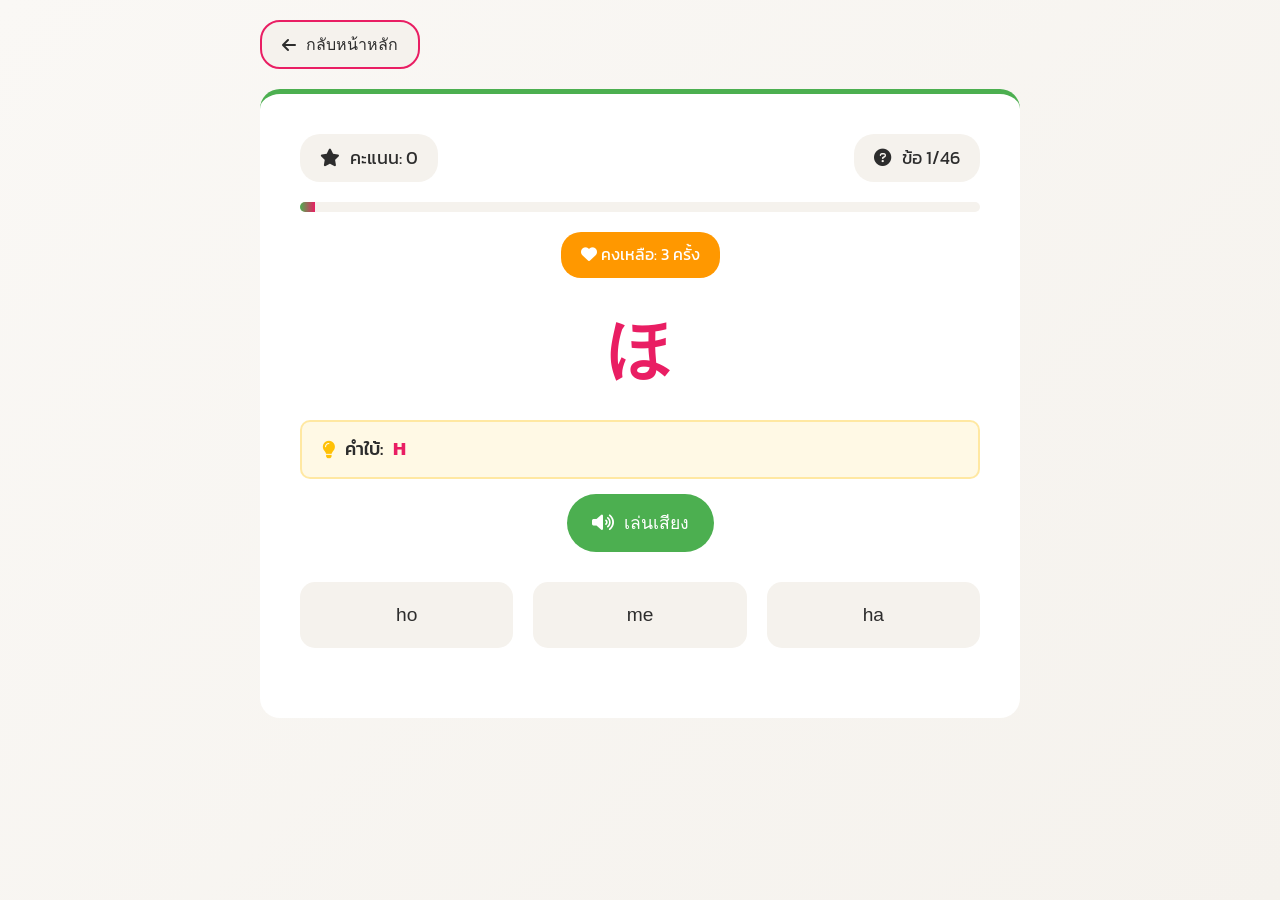
==== jp/level1.html @ f5c3fc34 "Add files via upload" ====
<!DOCTYPE html>
<html lang="th">
<head>
    <meta charset="UTF-8">
    <meta name="viewport" content="width=device-width, initial-scale=1.0">
    <title>Level 1 - Multiple Choice (3 Options) | Japanese Learning</title>
    <link rel="stylesheet" href="styles.css">
    <link rel="stylesheet" href="dark-theme.css">
    <link href="https://fonts.googleapis.com/css2?family=Kanit:wght@300;400;500;700&display=swap" rel="stylesheet">
    <link href="https://cdnjs.cloudflare.com/ajax/libs/font-awesome/6.0.0/css/all.min.css" rel="stylesheet">
    <style>
        .level-1-container {
            max-width: 800px;
            margin: 0 auto;
            padding: 20px;
        }
        
        .quiz-container {
            background: var(--bg-card);
            border-radius: 20px;
            padding: 40px;
            text-align: center;
            border-top: 5px solid var(--level-1);
        }
        
        .character-display {
            font-size: 4rem;
            font-weight: bold;
            color: var(--primary-pink);
            margin-bottom: 20px;
            animation: fadeIn 0.5s ease;
        }
        
        .sound-hint {
            background: var(--level-1);
            color: white;
            border: none;
            padding: 15px 25px;
            border-radius: 30px;
            font-size: 1.1rem;
            cursor: pointer;
            margin-bottom: 30px;
            transition: all 0.3s ease;
            display: inline-flex;
            align-items: center;
            gap: 10px;
        }
        
        .sound-hint:hover {
            transform: scale(1.05);
            box-shadow: 0 5px 15px rgba(76, 175, 80, 0.3);
        }
        
        .sound-hint:active {
            transform: scale(0.95);
        }
        
        .hint-line {
            background: rgba(255, 193, 7, 0.1);
            border: 2px solid rgba(255, 193, 7, 0.3);
            border-radius: 10px;
            padding: 12px 20px;
            margin: 15px 0;
            font-size: 1.1rem;
            font-weight: 500;
            color: var(--text-primary);
            display: flex;
            align-items: center;
            gap: 10px;
            animation: fadeIn 0.5s ease;
        }
        
        .hint-line i {
            color: #ffc107;
        }
        
        #hintText {
            font-weight: 700;
            color: var(--primary-pink);
            font-size: 1.2rem;
        }
        
        .options-container {
            display: grid;
            grid-template-columns: repeat(auto-fit, minmax(200px, 1fr));
            gap: 20px;
            margin-bottom: 30px;
        }
        
        .option-btn {
            background: var(--bg-secondary);
            color: var(--text-primary);
            border: 2px solid transparent;
            padding: 20px;
            border-radius: 15px;
            font-size: 1.2rem;
            font-weight: 500;
            cursor: pointer;
            transition: all 0.3s ease;
            position: relative;
            overflow: hidden;
        }
        
        .option-btn:hover {
            border-color: var(--level-1);
            transform: translateY(-3px);
            box-shadow: 0 5px 15px rgba(76, 175, 80, 0.2);
        }
        
        .option-btn.correct {
            background: var(--level-1);
            color: white;
            border-color: var(--level-1);
            animation: correctPulse 0.6s ease;
        }
        
        .option-btn.incorrect {
            background: var(--error);
            color: white;
            border-color: var(--error);
            animation: shake 0.5s ease;
        }
        
        .option-btn:disabled {
            cursor: not-allowed;
            opacity: 0.7;
        }
        
        @keyframes correctPulse {
            0%, 100% { transform: scale(1); }
            50% { transform: scale(1.05); }
        }
        
        @keyframes shake {
            0%, 100% { transform: translateX(0); }
            25% { transform: translateX(-10px); }
            75% { transform: translateX(10px); }
        }
        
        .progress-bar {
            background: var(--bg-secondary);
            height: 10px;
            border-radius: 5px;
            overflow: hidden;
            margin-bottom: 20px;
        }
        
        .progress-fill {
            background: linear-gradient(90deg, var(--level-1), var(--primary-pink));
            height: 100%;
            transition: width 0.5s ease;
        }
        
        .score-display {
            display: flex;
            justify-content: space-between;
            margin-bottom: 20px;
            font-size: 1.1rem;
        }
        
        .score-item {
            background: var(--bg-secondary);
            padding: 10px 20px;
            border-radius: 20px;
            display: flex;
            align-items: center;
            gap: 10px;
        }
        
        .attempts-display {
            background: var(--warning);
            color: white;
            padding: 10px 20px;
            border-radius: 20px;
            margin-bottom: 20px;
            display: inline-block;
        }
        
        .feedback-message {
            margin: 20px 0;
            padding: 15px;
            border-radius: 10px;
            font-weight: 500;
            animation: fadeIn 0.5s ease;
        }
        
        .feedback-message.correct {
            background: rgba(76, 175, 80, 0.2);
            color: var(--level-1);
            border: 2px solid var(--level-1);
        }
        
        .feedback-message.incorrect {
            background: rgba(244, 67, 54, 0.2);
            color: var(--error);
            border: 2px solid var(--error);
        }
        
        .next-btn {
            background: linear-gradient(45deg, var(--primary-pink), var(--accent-pink));
            color: white;
            border: none;
            padding: 15px 30px;
            border-radius: 30px;
            font-size: 1.1rem;
            font-weight: 500;
            cursor: pointer;
            transition: all 0.3s ease;
            display: inline-flex;
            align-items: center;
            gap: 10px;
        }
        
        .next-btn:hover {
            transform: scale(1.05);
            box-shadow: 0 5px 20px rgba(233, 30, 99, 0.4);
        }
        
        .back-btn {
            background: var(--bg-secondary);
            color: var(--text-primary);
            border: 2px solid var(--primary-pink);
            padding: 10px 20px;
            border-radius: 20px;
            font-size: 1rem;
            cursor: pointer;
            transition: all 0.3s ease;
            margin-bottom: 20px;
            display: inline-flex;
            align-items: center;
            gap: 10px;
        }
        
        .back-btn:hover {
            background: var(--primary-pink);
            color: white;
        }
        
        .result-container {
            text-align: center;
            padding: 40px;
        }
        
        .result-title {
            font-size: 2rem;
            font-weight: 700;
            margin-bottom: 20px;
            background: linear-gradient(45deg, var(--level-1), var(--primary-pink));
            -webkit-background-clip: text;
            -webkit-text-fill-color: transparent;
            background-clip: text;
        }
        
        .result-stats {
            display: grid;
            grid-template-columns: repeat(auto-fit, minmax(150px, 1fr));
            gap: 20px;
            margin-bottom: 30px;
        }
        
        .stat-card {
            background: var(--bg-secondary);
            padding: 20px;
            border-radius: 15px;
            text-align: center;
        }
        
        .stat-value {
            font-size: 2rem;
            font-weight: 700;
            color: var(--primary-pink);
        }
        
        .stat-label {
            color: var(--text-secondary);
            margin-top: 5px;
        }
        
        .action-buttons {
            display: flex;
            gap: 20px;
            justify-content: center;
            flex-wrap: wrap;
        }
        
        @media (max-width: 768px) {
            .quiz-container {
                padding: 30px 20px;
            }
            
            .character-display {
                font-size: 3rem;
            }
            
            .options-container {
                grid-template-columns: 1fr;
            }
            
            .score-display {
                flex-direction: column;
                gap: 10px;
            }
        }
    </style>
</head>
<body>
    <div class="level-1-container">
        <button class="back-btn" onclick="goBack()">
            <i class="fas fa-arrow-left"></i> กลับหน้าหลัก
        </button>
        
        <div id="quizContainer" class="quiz-container">
            <div class="score-display">
                <div class="score-item">
                    <i class="fas fa-star"></i>
                    <span>คะแนน: <span id="score">0</span></span>
                </div>
                <div class="score-item">
                    <i class="fas fa-question-circle"></i>
                    <span>ข้อ <span id="currentQuestion">1</span>/<span id="totalQuestions">10</span></span>
                </div>
            </div>
            
            <div class="progress-bar">
                <div id="progressFill" class="progress-fill" style="width: 10%"></div>
            </div>
            
            <div id="attemptsDisplay" class="attempts-display">
                <i class="fas fa-heart"></i> คงเหลือ: <span id="attempts">3</span> ครั้ง
            </div>
            
            <div id="characterDisplay" class="character-display">
                あ
            </div>
            
            <div id="hintLine" class="hint-line">
                <i class="fas fa-lightbulb"></i> คำใบ้: <span id="hintText">A</span>
            </div>
            
            <button id="soundHint" class="sound-hint" onclick="playSound()">
                <i class="fas fa-volume-up"></i> เล่นเสียง
            </button>
            
            <div id="optionsContainer" class="options-container">
                <!-- Options will be generated here -->
            </div>
            
            <div id="feedbackMessage"></div>
            
            <button id="nextBtn" class="next-btn" style="display: none;" onclick="nextQuestion()">
                <i class="fas fa-arrow-right"></i> ข้อถัดไป
            </button>
        </div>
        
        <div id="resultContainer" class="result-container" style="display: none;">
            <h2 class="result-title">🎉 สำเร็จแล้ว!</h2>
            <div class="result-stats">
                <div class="stat-card">
                    <div class="stat-value" id="finalScore">0</div>
                    <div class="stat-label">คะแนนรวม</div>
                </div>
                <div class="stat-card">
                    <div class="stat-value" id="accuracy">0%</div>
                    <div class="stat-label">ความแม่นยำ</div>
                </div>
                <div class="stat-card">
                    <div class="stat-value" id="timeSpent">0s</div>
                    <div class="stat-label">เวลาที่ใช้</div>
                </div>
            </div>
            <div class="action-buttons">
                <button class="next-btn" onclick="restartQuiz()">
                    <i class="fas fa-redo"></i> เริ่มใหม่
                </button>
                <button class="back-btn" onclick="goBack()">
                    <i class="fas fa-home"></i> กลับหน้าหลัก
                </button>
            </div>
        </div>
    </div>

    <script src="hiragana.js"></script>
    <script>
        // Game State
        let currentCharacter = '';
        let currentOptions = [];
        let correctAnswer = '';
        let score = 0;
        let currentQuestionIndex = 0;
        let totalQuestions = 46;
        let attempts = 3;
        let startTime = Date.now();
        let characterQueue = [];
        
        // Initialize game
        function initGame() {
            score = 0;
            currentQuestionIndex = 0;
            attempts = 3;
            startTime = Date.now();
            
            // Create queue of all hiragana characters
            characterQueue = HiraganaHelper.shuffleArray(HiraganaHelper.getAllCharacters());
            
            document.getElementById('quizContainer').style.display = 'block';
            document.getElementById('resultContainer').style.display = 'none';
            generateQuestion();
        }
        
        // Generate new question
        function generateQuestion() {
            // Reset state
            attempts = 3;
            document.getElementById('attempts').textContent = attempts;
            document.getElementById('attemptsDisplay').style.display = 'inline-block';
            document.getElementById('feedbackMessage').innerHTML = '';
            document.getElementById('nextBtn').style.display = 'none';
            document.getElementById('soundHint').disabled = false;
            
            // Get next character from queue
            currentCharacter = characterQueue[currentQuestionIndex];
            correctAnswer = HiraganaHelper.getRomaji(currentCharacter);
            
            // Set hint text with first letter of romaji
            const firstLetter = correctAnswer.charAt(0).toUpperCase();
            document.getElementById('hintText').textContent = firstLetter;
            
            // Generate options
            const wrongAnswers = HiraganaHelper.generateWrongAnswers(currentCharacter, 2, true);
            currentOptions = [correctAnswer, ...wrongAnswers];
            currentOptions = HiraganaHelper.shuffleArray(currentOptions);
            
            // Update display
            document.getElementById('characterDisplay').textContent = currentCharacter;
            document.getElementById('currentQuestion').textContent = currentQuestionIndex + 1;
            document.getElementById('totalQuestions').textContent = totalQuestions;
            document.getElementById('score').textContent = score;
            
            // Update progress bar
            const progress = ((currentQuestionIndex + 1) / totalQuestions) * 100;
            document.getElementById('progressFill').style.width = progress + '%';
            
            // Create option buttons
            const optionsContainer = document.getElementById('optionsContainer');
            optionsContainer.innerHTML = '';
            
            currentOptions.forEach((option, index) => {
                const button = document.createElement('button');
                button.className = 'option-btn';
                button.textContent = option;
                button.onclick = () => checkAnswer(option, button);
                optionsContainer.appendChild(button);
            });
            
            }
        
        // Play sound
        function playSound() {
            HiraganaHelper.playSound(currentCharacter);
        }
        
        // Check answer
        function checkAnswer(answer, buttonElement) {
            const allButtons = document.querySelectorAll('.option-btn');
            allButtons.forEach(btn => btn.disabled = true);
            
            const isCorrect = answer === correctAnswer;
            
            if (isCorrect) {
                buttonElement.classList.add('correct');
                score++;
                document.getElementById('score').textContent = score;
                
                showFeedback('ถูกต้อง! 🎉', 'correct');
                
                // Auto-proceed to next question after delay
                setTimeout(() => {
                    if (currentQuestionIndex < totalQuestions - 1) {
                        nextQuestion();
                    } else {
                        showResults();
                    }
                }, 1500);
            } else {
                buttonElement.classList.add('incorrect');
                attempts--;
                document.getElementById('attempts').textContent = attempts;
                
                // Show correct answer
                allButtons.forEach(btn => {
                    if (btn.textContent === correctAnswer) {
                        btn.classList.add('correct');
                    }
                });
                
                if (attempts > 0) {
                    showFeedback(`ผิด! ลองใหม่อีก ${attempts} ครั้ง`, 'incorrect');
                    setTimeout(() => {
                        allButtons.forEach(btn => {
                            btn.disabled = false;
                            btn.classList.remove('incorrect', 'correct');
                        });
                        document.getElementById('feedbackMessage').innerHTML = '';
                    }, 2000);
                } else {
                    showFeedback('หมดโอกาส! คำตอบที่ถูกต้องคือ: ' + correctAnswer, 'incorrect');
                    document.getElementById('nextBtn').style.display = 'inline-flex';
                }
            }
        }
        
        // Show feedback
        function showFeedback(message, type) {
            const feedbackElement = document.getElementById('feedbackMessage');
            feedbackElement.className = `feedback-message ${type}`;
            feedbackElement.textContent = message;
        }
        
        // Next question
        function nextQuestion() {
            currentQuestionIndex++;
            if (currentQuestionIndex < totalQuestions) {
                generateQuestion();
            } else {
                showResults();
            }
        }
        
        // Show results
        function showResults() {
            const endTime = Date.now();
            const timeSpent = Math.round((endTime - startTime) / 1000);
            const accuracy = Math.round((score / totalQuestions) * 100);
            
            document.getElementById('quizContainer').style.display = 'none';
            document.getElementById('resultContainer').style.display = 'block';
            document.getElementById('finalScore').textContent = score;
            document.getElementById('accuracy').textContent = accuracy + '%';
            document.getElementById('timeSpent').textContent = timeSpent + 's';
            
            // Save score
            ScoreManager.saveScore(1, score, totalQuestions);
        }
        
        // Restart quiz
        function restartQuiz() {
            initGame();
        }
        
        // Go back to main page
        function goBack() {
            window.location.href = 'index.html';
        }
        
        // Initialize on load
        window.onload = function() {
            // Check for saved dark mode preference
            const body = document.body;
            if (localStorage.getItem('darkMode') === 'enabled') {
                body.classList.add('dark-mode');
            }
            
            initGame();
        };
    </script>
</body>
</html>
---- jp/styles.css ----
/* Dark Pink Theme - Main Styles */
:root {
    --primary-pink: #e91e63;
    --dark-pink: #c2185b;
    --light-pink: #f8bbd0;
    --accent-pink: #ff4081;
    --bg-primary: #1a1a1a;
    --bg-secondary: #2d2d2d;
    --bg-card: #404040;
    --text-primary: #ffffff;
    --text-secondary: #f8bbd0;
    --text-muted: #b0b0b0;
    --success: #4caf50;
    --warning: #ff9800;
    --error: #f44336;
    --info: #2196f3;
    
    /* Level Colors */
    --level-1: #4caf50;
    --level-2: #2196f3;
    --level-3: #ff9800;
    --level-4: #f44336;
    --level-5: #9c27b0;
}

/* Light Theme Colors */
body:not(.dark-mode) {
    --bg-primary: #faf8f5;
    --bg-secondary: #f5f2ed;
    --bg-card: #ffffff;
    --text-primary: #2d2d2d;
    --text-secondary: #e91e63;
    --text-muted: #666666;
}

/* Light Theme Specific Styles */
body:not(.dark-mode) .level-card {
    background: var(--bg-card);
    border: 2px solid rgba(233, 30, 99, 0.2);
    box-shadow: 0 8px 25px rgba(0, 0, 0, 0.08);
}

body:not(.dark-mode) .level-card:hover {
    border-color: var(--primary-pink);
    box-shadow: 0 12px 35px rgba(233, 30, 99, 0.15);
}

body:not(.dark-mode) .tool-btn {
    background: var(--bg-card);
    color: var(--primary-pink);
    border: 2px solid var(--primary-pink);
    box-shadow: 0 4px 15px rgba(0, 0, 0, 0.05);
}

body:not(.dark-mode) .tool-btn:hover {
    background: var(--primary-pink);
    color: white;
    transform: scale(1.05);
    box-shadow: 0 6px 20px rgba(233, 30, 99, 0.25);
}

body:not(.dark-mode) .dark-mode-toggle {
    background: var(--bg-card);
    color: var(--primary-pink);
    border: 2px solid var(--primary-pink);
    box-shadow: 0 4px 15px rgba(0, 0, 0, 0.05);
}

body:not(.dark-mode) .footer {
    border-top: 1px solid rgba(0, 0, 0, 0.1);
}

* {
    margin: 0;
    padding: 0;
    box-sizing: border-box;
}

body {
    font-family: 'Kanit', sans-serif;
    background: linear-gradient(135deg, var(--bg-primary) 0%, var(--bg-secondary) 100%);
    color: var(--text-primary);
    min-height: 100vh;
    line-height: 1.6;
}

.container {
    max-width: 1200px;
    margin: 0 auto;
    padding: 20px;
    min-height: 100vh;
    display: flex;
    flex-direction: column;
}

/* Header Styles */
.header {
    text-align: center;
    margin-bottom: 40px;
    position: relative;
}

.flag-container {
    display: flex;
    align-items: center;
    justify-content: center;
    gap: 20px;
    margin-bottom: 10px;
}

.flag {
    font-size: 2.5rem;
    animation: wave 2s ease-in-out infinite;
}

@keyframes wave {
    0%, 100% { transform: rotate(0deg); }
    25% { transform: rotate(-5deg); }
    75% { transform: rotate(5deg); }
}

.header h1 {
    font-size: 2.5rem;
    font-weight: 700;
    background: linear-gradient(45deg, var(--primary-pink), var(--accent-pink));
    -webkit-background-clip: text;
    -webkit-text-fill-color: transparent;
    background-clip: text;
    margin: 0;
}

.subtitle {
    color: var(--text-secondary);
    font-size: 1.1rem;
    margin-bottom: 20px;
}

.dark-mode-toggle {
    position: absolute;
    top: 0;
    right: 0;
    background: var(--bg-card);
    border: 2px solid var(--primary-pink);
    color: var(--primary-pink);
    padding: 10px 15px;
    border-radius: 50px;
    cursor: pointer;
    transition: all 0.3s ease;
    font-size: 1.2rem;
}

.dark-mode-toggle:hover {
    background: var(--primary-pink);
    color: white;
    transform: scale(1.1);
}

/* Main Content */
.main-content {
    flex: 1;
    display: flex;
    flex-direction: column;
    gap: 30px;
}

/* Levels Grid */
.levels-grid {
    display: grid;
    grid-template-columns: repeat(auto-fit, minmax(280px, 1fr));
    gap: 25px;
    margin-bottom: 30px;
}

.level-card {
    background: var(--bg-card);
    border-radius: 20px;
    padding: 30px;
    text-align: center;
    transition: all 0.3s ease;
    border: 2px solid transparent;
    position: relative;
    overflow: hidden;
}

.level-card::before {
    content: '';
    position: absolute;
    top: 0;
    left: 0;
    right: 0;
    height: 5px;
    background: linear-gradient(90deg, var(--primary-pink), var(--accent-pink));
}

.level-card:hover {
    transform: translateY(-10px);
    box-shadow: 0 10px 30px rgba(233, 30, 99, 0.3);
    border-color: var(--primary-pink);
}

.level-1::before { background: var(--level-1); }
.level-2::before { background: var(--level-2); }
.level-3::before { background: var(--level-3); }
.level-4::before { background: var(--level-4); }
.level-5::before { background: var(--level-5); }

.level-header {
    margin-bottom: 20px;
}

.level-header h2 {
    font-size: 1.8rem;
    font-weight: 600;
    margin-bottom: 5px;
}

.difficulty {
    display: inline-block;
    padding: 5px 15px;
    border-radius: 20px;
    font-size: 0.9rem;
    font-weight: 500;
    background: rgba(255, 255, 255, 0.1);
    color: var(--text-secondary);
}

.level-description {
    margin-bottom: 25px;
}

.level-description i {
    font-size: 2.5rem;
    color: var(--primary-pink);
    margin-bottom: 15px;
    display: block;
}

.level-description p {
    font-size: 1.1rem;
    margin-bottom: 8px;
    color: var(--text-primary);
}

.level-description small {
    color: var(--text-muted);
    font-size: 0.9rem;
}

.start-btn {
    background: linear-gradient(45deg, var(--primary-pink), var(--accent-pink));
    color: white;
    border: none;
    padding: 15px 30px;
    border-radius: 30px;
    font-size: 1.1rem;
    font-weight: 500;
    cursor: pointer;
    transition: all 0.3s ease;
    display: inline-flex;
    align-items: center;
    gap: 10px;
}

.start-btn:hover {
    transform: scale(1.05);
    box-shadow: 0 5px 20px rgba(233, 30, 99, 0.4);
}

.start-btn i {
    font-size: 1rem;
}

/* Additional Tools */
.additional-tools {
    text-align: center;
    margin-top: 30px;
}

.tool-btn {
    background: var(--bg-secondary);
    color: var(--primary-pink);
    border: 2px solid var(--primary-pink);
    padding: 15px 25px;
    border-radius: 30px;
    font-size: 1rem;
    font-weight: 500;
    cursor: pointer;
    transition: all 0.3s ease;
    display: inline-flex;
    align-items: center;
    gap: 10px;
}

.tool-btn:hover {
    background: var(--primary-pink);
    color: white;
    transform: scale(1.05);
}

/* Footer */
.footer {
    text-align: center;
    padding: 20px 0;
    border-top: 1px solid rgba(255, 255, 255, 0.1);
    margin-top: auto;
    color: var(--text-muted);
}

/* Responsive Design */
@media (max-width: 768px) {
    .container {
        padding: 15px;
    }
    
    .header h1 {
        font-size: 2rem;
    }
    
    .flag {
        font-size: 2rem;
    }
    
    .levels-grid {
        grid-template-columns: 1fr;
        gap: 20px;
    }
    
    .level-card {
        padding: 25px;
    }
    
    .dark-mode-toggle {
        position: static;
        margin-top: 20px;
    }
}

@media (max-width: 480px) {
    .header h1 {
        font-size: 1.8rem;
    }
    
    .flag-container {
        flex-direction: column;
        gap: 10px;
    }
    
    .level-card {
        padding: 20px;
    }
    
    .start-btn {
        padding: 12px 25px;
        font-size: 1rem;
    }
}

/* Animations */
@keyframes fadeIn {
    from {
        opacity: 0;
        transform: translateY(20px);
    }
    to {
        opacity: 1;
        transform: translateY(0);
    }
}

.fade-in {
    animation: fadeIn 0.6s ease-out;
}

/* Scrollbar Styling */
::-webkit-scrollbar {
    width: 8px;
}

::-webkit-scrollbar-track {
    background: var(--bg-secondary);
}

::-webkit-scrollbar-thumb {
    background: var(--primary-pink);
    border-radius: 4px;
}

::-webkit-scrollbar-thumb:hover {
    background: var(--accent-pink);
}
---- jp/dark-theme.css ----
/* Dark Theme Enhancements */
body.dark-mode {
    background: linear-gradient(135deg, #0a0a0a 0%, #1a1a1a 100%);
}

body.dark-mode .container {
    background: transparent;
}

body.dark-mode .level-card {
    background: rgba(30, 30, 30, 0.9);
    border-color: rgba(233, 30, 99, 0.3);
}

body.dark-mode .level-card:hover {
    border-color: var(--primary-pink);
    box-shadow: 0 10px 30px rgba(233, 30, 99, 0.4);
}

body.dark-mode .tool-btn {
    background: rgba(30, 30, 30, 0.9);
}

body.dark-mode .dark-mode-toggle {
    background: rgba(30, 30, 30, 0.9);
}

/* Level 5 Special Dark Mode */
body.dark-mode.level-5-page {
    background: #000000;
}

body.dark-mode.level-5-page .container {
    background: #000000;
}

body.dark-mode.level-5-page .level-card {
    background: rgba(20, 20, 20, 0.95);
    border: 2px solid var(--level-5);
}

/* Enhanced contrast for dark mode */
body.dark-mode {
    --text-primary: #ffffff;
    --text-secondary: #f8bbd0;
    --text-muted: #cccccc;
    --bg-card: rgba(40, 40, 40, 0.9);
    --bg-secondary: rgba(30, 30, 30, 0.9);
}

/* Smooth transitions for theme switching */
body {
    transition: background 0.3s ease, color 0.3s ease;
}

.level-card,
.tool-btn,
.dark-mode-toggle {
    transition: background 0.3s ease, border-color 0.3s ease, box-shadow 0.3s ease;
}
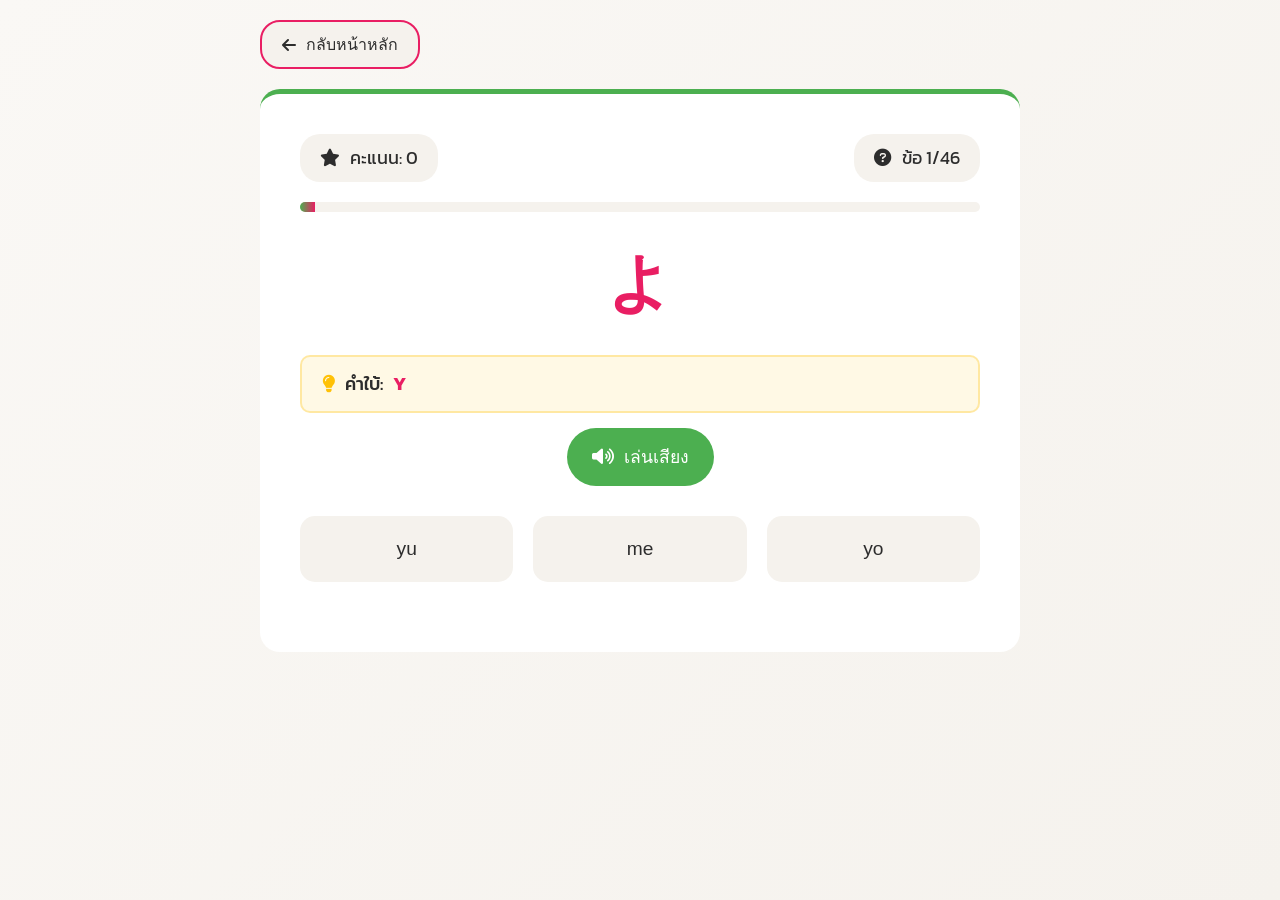
==== commit aa2d1955: "Add files via upload" ====
--- a/jp/level1.html
+++ b/jp/level1.html
@@ -325,10 +325,6 @@
                 <div id="progressFill" class="progress-fill" style="width: 10%"></div>
             </div>
             
-            <div id="attemptsDisplay" class="attempts-display">
-                <i class="fas fa-heart"></i> คงเหลือ: <span id="attempts">3</span> ครั้ง
-            </div>
-            
             <div id="characterDisplay" class="character-display">
                 あ
             </div>
@@ -388,7 +384,6 @@
         let score = 0;
         let currentQuestionIndex = 0;
         let totalQuestions = 46;
-        let attempts = 3;
         let startTime = Date.now();
         let characterQueue = [];
         
@@ -396,7 +391,6 @@
         function initGame() {
             score = 0;
             currentQuestionIndex = 0;
-            attempts = 3;
             startTime = Date.now();
             
             // Create queue of all hiragana characters
@@ -410,9 +404,6 @@
         // Generate new question
         function generateQuestion() {
             // Reset state
-            attempts = 3;
-            document.getElementById('attempts').textContent = attempts;
-            document.getElementById('attemptsDisplay').style.display = 'inline-block';
             document.getElementById('feedbackMessage').innerHTML = '';
             document.getElementById('nextBtn').style.display = 'none';
             document.getElementById('soundHint').disabled = false;
@@ -483,8 +474,6 @@
                 }, 1500);
             } else {
                 buttonElement.classList.add('incorrect');
-                attempts--;
-                document.getElementById('attempts').textContent = attempts;
                 
                 // Show correct answer
                 allButtons.forEach(btn => {
@@ -493,19 +482,16 @@
                     }
                 });
                 
-                if (attempts > 0) {
-                    showFeedback(`ผิด! ลองใหม่อีก ${attempts} ครั้ง`, 'incorrect');
-                    setTimeout(() => {
-                        allButtons.forEach(btn => {
-                            btn.disabled = false;
-                            btn.classList.remove('incorrect', 'correct');
-                        });
-                        document.getElementById('feedbackMessage').innerHTML = '';
-                    }, 2000);
-                } else {
-                    showFeedback('หมดโอกาส! คำตอบที่ถูกต้องคือ: ' + correctAnswer, 'incorrect');
-                    document.getElementById('nextBtn').style.display = 'inline-flex';
-                }
+                showFeedback('ผิด! คำตอบที่ถูกต้องคือ: ' + correctAnswer, 'incorrect');
+                
+                // Auto-proceed to next question after delay
+                setTimeout(() => {
+                    if (currentQuestionIndex < totalQuestions - 1) {
+                        nextQuestion();
+                    } else {
+                        showResults();
+                    }
+                }, 2000);
             }
         }
         
